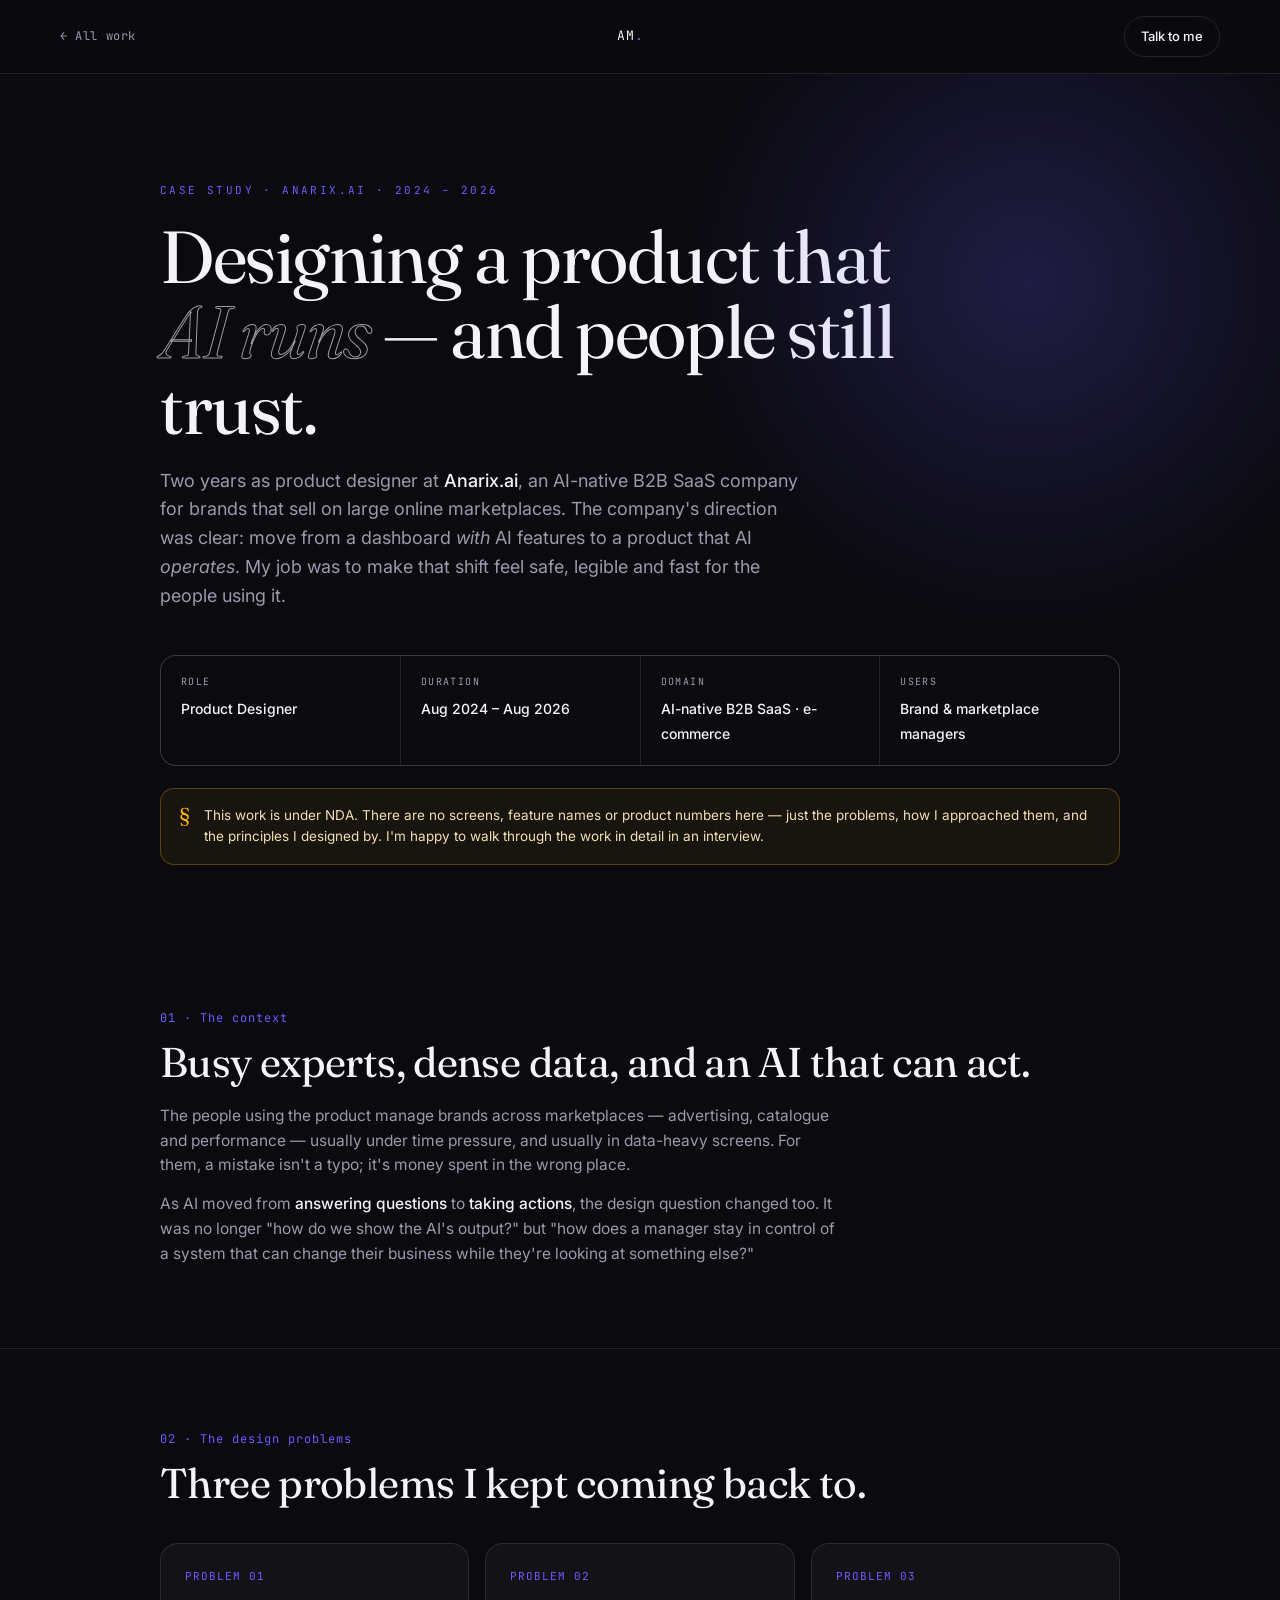
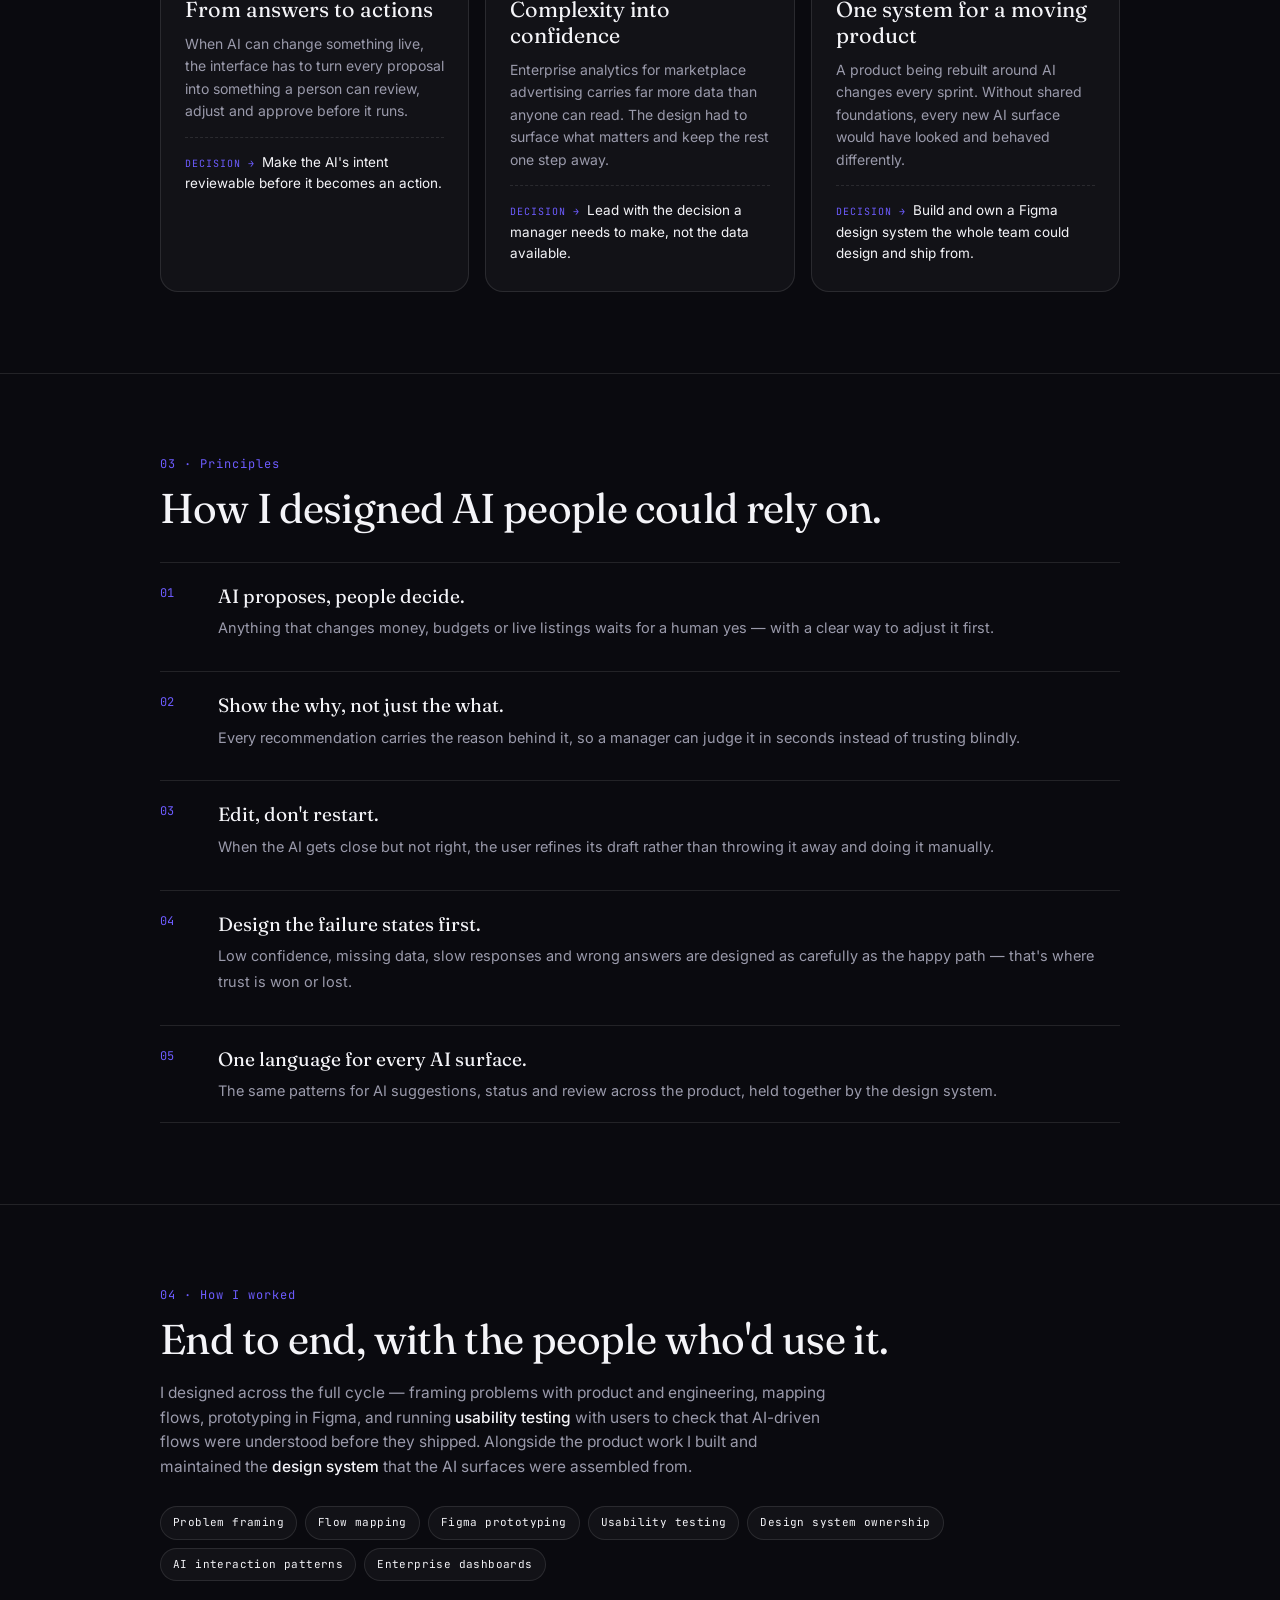
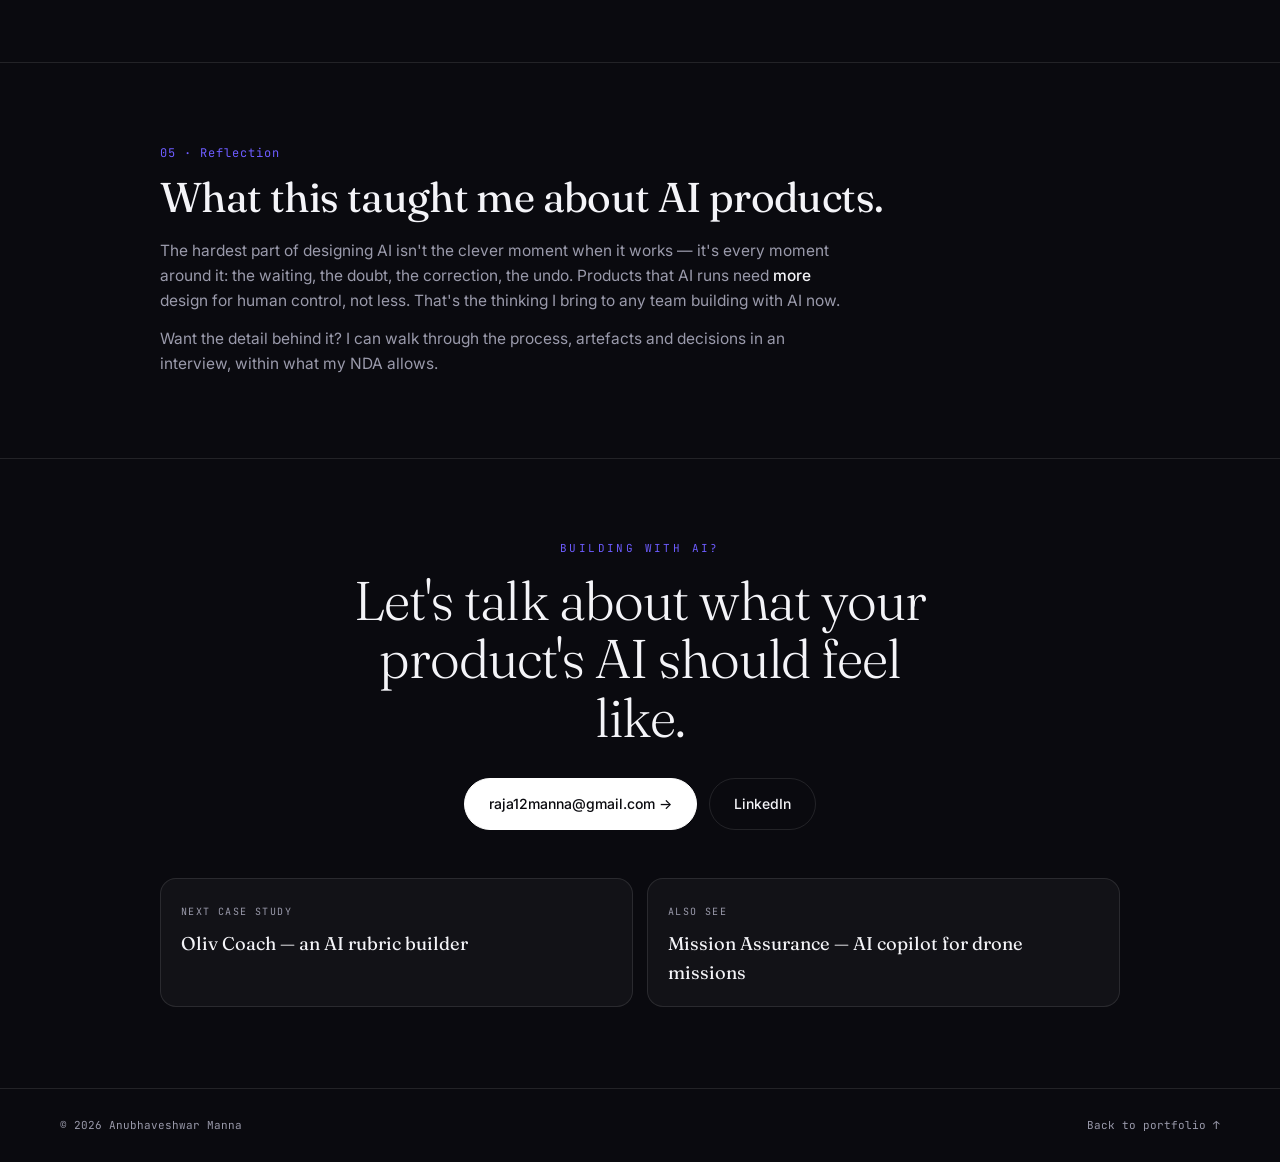
==== work/anarix.html @ 18ce542e "Restructure portfolio around case studies; add Anarix and Oliv case studies - New NDA-safe Anarix pr" ====
<!DOCTYPE html>
<html lang="en">
<head>
<meta charset="UTF-8" />
<meta name="viewport" content="width=device-width, initial-scale=1.0" />
<title>Designing an AI-native product — Anubhaveshwar Manna</title>
<meta name="description" content="How Anubhaveshwar Manna approached product design at Anarix.ai, an AI-native B2B SaaS company for marketplace sellers. NDA-safe process case study." />
<meta name="theme-color" content="#0a0a0f" />
<meta property="og:title" content="Designing an AI-native product — Anubhaveshwar Manna" />
<meta property="og:description" content="Two years designing AI-first B2B SaaS for marketplace sellers. Process, decisions and AI-design principles." />
<meta property="og:image" content="https://raja12manna-crypto.github.io/anubhav-portfolio/work/anarix-cover.jpg" />
<link rel="icon" href="data:image/svg+xml,%3Csvg xmlns='http://www.w3.org/2000/svg' viewBox='0 0 64 64'%3E%3Crect width='64' height='64' rx='14' fill='%230a0a0f'/%3E%3Ctext x='9' y='42' font-family='Georgia,serif' font-size='30' fill='%23fff'%3EAM%3C/text%3E%3Ccircle cx='53' cy='40' r='4' fill='%236d5cff'/%3E%3C/svg%3E" />
<link rel="preconnect" href="https://fonts.googleapis.com" />
<link rel="preconnect" href="https://fonts.gstatic.com" crossorigin />
<link href="https://fonts.googleapis.com/css2?family=Fraunces:ital,opsz,wght@0,9..144,300;0,9..144,400;1,9..144,400&family=Inter:wght@400;500;600&family=JetBrains+Mono:wght@400;500&display=swap" rel="stylesheet" />
<link rel="stylesheet" href="case.css" />
</head>
<body>
<div class="progress" id="progress"></div>
<nav class="cs-nav">
  <a class="back" href="../#work">← All work</a>
  <a class="brand" href="../">AM<i>.</i></a>
  <a class="cta" href="mailto:raja12manna@gmail.com?subject=About%20your%20AI%20product%20work">Talk to me</a>
</nav>

<main>
<header class="hero">
  <div class="wrap">
    <div class="kicker rv">Case study · Anarix.ai · 2024 – 2026</div>
    <h1 class="rv">Designing a product that <em>AI runs</em> — and people still trust.</h1>
    <p class="lede rv">Two years as product designer at <b>Anarix.ai</b>, an AI-native B2B SaaS company for brands that sell on large online marketplaces. The company's direction was clear: move from a dashboard <i>with</i> AI features to a product that AI <i>operates</i>. My job was to make that shift feel safe, legible and fast for the people using it.</p>
    <div class="meta rv">
      <div><span>Role</span><b>Product Designer</b></div>
      <div><span>Duration</span><b>Aug 2024 – Aug 2026</b></div>
      <div><span>Domain</span><b>AI-native B2B SaaS · e-commerce</b></div>
      <div><span>Users</span><b>Brand &amp; marketplace managers</b></div>
    </div>
    <div class="note rv">This work is under NDA. There are no screens, feature names or product numbers here — just the problems, how I approached them, and the principles I designed by. I'm happy to walk through the work in detail in an interview.</div>
  </div>
</header>

<section>
  <div class="wrap">
    <div class="sec-num rv">01 · The context</div>
    <h2 class="sec rv">Busy experts, dense data, and an AI that can act.</h2>
    <p class="body rv">The people using the product manage brands across marketplaces — advertising, catalogue and performance — usually under time pressure, and usually in data-heavy screens. For them, a mistake isn't a typo; it's money spent in the wrong place.</p>
    <p class="body rv">As AI moved from <b>answering questions</b> to <b>taking actions</b>, the design question changed too. It was no longer "how do we show the AI's output?" but "how does a manager stay in control of a system that can change their business while they're looking at something else?"</p>
  </div>
</section>

<section>
  <div class="wrap">
    <div class="sec-num rv">02 · The design problems</div>
    <h2 class="sec rv">Three problems I kept coming back to.</h2>
    <div class="grid g3">
      <div class="card rv"><div class="n">PROBLEM 01</div><h3>From answers to actions</h3><p>When AI can change something live, the interface has to turn every proposal into something a person can review, adjust and approve before it runs.</p><span class="q">Make the AI's intent reviewable before it becomes an action.</span></div>
      <div class="card rv"><div class="n">PROBLEM 02</div><h3>Complexity into confidence</h3><p>Enterprise analytics for marketplace advertising carries far more data than anyone can read. The design had to surface what matters and keep the rest one step away.</p><span class="q">Lead with the decision a manager needs to make, not the data available.</span></div>
      <div class="card rv"><div class="n">PROBLEM 03</div><h3>One system for a moving product</h3><p>A product being rebuilt around AI changes every sprint. Without shared foundations, every new AI surface would have looked and behaved differently.</p><span class="q">Build and own a Figma design system the whole team could design and ship from.</span></div>
    </div>
  </div>
</section>

<section>
  <div class="wrap">
    <div class="sec-num rv">03 · Principles</div>
    <h2 class="sec rv">How I designed AI people could rely on.</h2>
    <ul class="principles">
      <li class="rv"><span class="k">01</span><div><b>AI proposes, people decide.</b><span>Anything that changes money, budgets or live listings waits for a human yes — with a clear way to adjust it first.</span></div></li>
      <li class="rv"><span class="k">02</span><div><b>Show the why, not just the what.</b><span>Every recommendation carries the reason behind it, so a manager can judge it in seconds instead of trusting blindly.</span></div></li>
      <li class="rv"><span class="k">03</span><div><b>Edit, don't restart.</b><span>When the AI gets close but not right, the user refines its draft rather than throwing it away and doing it manually.</span></div></li>
      <li class="rv"><span class="k">04</span><div><b>Design the failure states first.</b><span>Low confidence, missing data, slow responses and wrong answers are designed as carefully as the happy path — that's where trust is won or lost.</span></div></li>
      <li class="rv"><span class="k">05</span><div><b>One language for every AI surface.</b><span>The same patterns for AI suggestions, status and review across the product, held together by the design system.</span></div></li>
    </ul>
  </div>
</section>

<section>
  <div class="wrap">
    <div class="sec-num rv">04 · How I worked</div>
    <h2 class="sec rv">End to end, with the people who'd use it.</h2>
    <p class="body rv">I designed across the full cycle — framing problems with product and engineering, mapping flows, prototyping in Figma, and running <b>usability testing</b> with users to check that AI-driven flows were understood before they shipped. Alongside the product work I built and maintained the <b>design system</b> that the AI surfaces were assembled from.</p>
    <div class="chips rv"><span>Problem framing</span><span>Flow mapping</span><span>Figma prototyping</span><span>Usability testing</span><span>Design system ownership</span><span>AI interaction patterns</span><span>Enterprise dashboards</span></div>
  </div>
</section>

<section>
  <div class="wrap">
    <div class="sec-num rv">05 · Reflection</div>
    <h2 class="sec rv">What this taught me about AI products.</h2>
    <p class="body rv">The hardest part of designing AI isn't the clever moment when it works — it's every moment around it: the waiting, the doubt, the correction, the undo. Products that AI runs need <b>more</b> design for human control, not less. That's the thinking I bring to any team building with AI now.</p>
    <p class="body rv">Want the detail behind it? I can walk through the process, artefacts and decisions in an interview, within what my NDA allows.</p>
  </div>
</section>

<section class="end">
  <div class="wrap">
    <div class="kicker rv">Building with AI?</div>
    <h2 class="rv">Let's talk about what your product's AI should feel like.</h2>
    <div class="btn-row rv">
      <a class="btn btn-primary" href="mailto:raja12manna@gmail.com?subject=About%20your%20AI%20product%20work">raja12manna@gmail.com →</a>
      <a class="btn btn-ghost" href="https://www.linkedin.com/in/anubhav-manna-069419177" target="_blank" rel="noopener">LinkedIn</a>
    </div>
    <div class="next rv">
      <a href="oliv.html"><span>Next case study</span><b>Oliv Coach — an AI rubric builder</b></a>
      <a href="https://raja12manna-crypto.github.io/missionassurance/case-study.html"><span>Also see</span><b>Mission Assurance — AI copilot for drone missions</b></a>
    </div>
  </div>
</section>
</main>

<footer><span>© 2026 Anubhaveshwar Manna</span><a href="../">Back to portfolio ↑</a></footer>
<script src="case.js"></script>
</body>
</html>
---- work/case.css ----
/* Shared case-study template — matches the portfolio homepage */
:root{
  --accent:#6d5cff;--accent-2:#3d8bff;--ok:#3ddc97;
  --serif:'Fraunces',Georgia,serif;--sans:'Inter',system-ui,sans-serif;--mono:'JetBrains Mono',monospace;
  --ease:cubic-bezier(.22,1,.36,1);
  --bg:#0a0a0f;--bg-2:#12111c;--fg:#f4f4f8;--mute:#9a9aab;--line:rgba(255,255,255,.10);--card:rgba(255,255,255,.035);
}
*{margin:0;padding:0;box-sizing:border-box}
html{scroll-behavior:smooth}
body{font-family:var(--sans);background:var(--bg);color:var(--fg);-webkit-font-smoothing:antialiased;line-height:1.6;overflow-x:hidden}
a{color:inherit}
::selection{background:var(--accent);color:#fff}
:focus-visible{outline:2px solid var(--accent);outline-offset:3px;border-radius:4px}
.progress{position:fixed;top:0;left:0;height:2px;width:0;background:linear-gradient(90deg,var(--accent),var(--accent-2));z-index:50}

.cs-nav{position:sticky;top:0;z-index:40;display:flex;justify-content:space-between;align-items:center;gap:16px;
        padding:16px clamp(16px,5vw,60px);background:rgba(10,10,15,.82);backdrop-filter:blur(14px);-webkit-backdrop-filter:blur(14px);border-bottom:1px solid var(--line)}
.cs-nav .back{font-family:var(--mono);font-size:12px;letter-spacing:.6px;text-decoration:none;color:var(--mute);transition:color .3s}
.cs-nav .back:hover{color:var(--fg)}
.cs-nav .brand{font-family:var(--mono);font-size:13px;letter-spacing:1px;text-decoration:none}
.cs-nav .brand i{color:var(--accent);font-style:normal}
.cs-nav .cta{font-size:13px;font-weight:500;text-decoration:none;padding:9px 16px;border-radius:100px;border:1px solid var(--line);transition:background .3s,border-color .3s}
.cs-nav .cta:hover{border-color:var(--accent);background:rgba(109,92,255,.14)}
@media(max-width:560px){.cs-nav .brand{display:none}}

.wrap{max-width:1080px;margin:0 auto;padding:0 clamp(16px,5vw,60px)}
.narrow{max-width:760px}
section{padding:clamp(56px,9vh,110px) 0;border-bottom:1px solid var(--line)}
section:last-of-type{border-bottom:0}

.hero{padding:clamp(64px,12vh,140px) 0 clamp(40px,7vh,80px);position:relative;overflow:hidden;border-bottom:0}
.hero::before{content:'';position:absolute;inset:-20% -10% auto auto;width:60vw;height:60vw;max-width:760px;max-height:760px;border-radius:50%;
              background:radial-gradient(circle,rgba(109,92,255,.22),transparent 65%);pointer-events:none}
.kicker{font-family:var(--mono);font-size:11px;letter-spacing:2.4px;text-transform:uppercase;color:var(--accent)}
.hero h1{font-family:var(--serif);font-weight:400;font-size:clamp(2.2rem,6vw,4.6rem);line-height:1.02;letter-spacing:-.02em;margin:20px 0 22px;max-width:16ch}
.hero h1 em{font-style:italic;color:transparent;-webkit-text-stroke:1px rgba(255,255,255,.6)}
.lede{font-size:clamp(15px,1.6vw,18px);color:var(--mute);max-width:640px}
.lede b{color:var(--fg);font-weight:500}

.meta{display:grid;grid-template-columns:repeat(4,1fr);gap:1px;background:var(--line);border:1px solid var(--line);border-radius:16px;overflow:hidden;margin-top:44px}
.meta div{background:var(--bg);padding:18px 20px}
.meta span{display:block;font-family:var(--mono);font-size:10px;letter-spacing:1.4px;text-transform:uppercase;color:var(--mute);margin-bottom:6px}
.meta b{font-weight:500;font-size:14px}
@media(max-width:760px){.meta{grid-template-columns:1fr 1fr}}

.note{display:flex;gap:14px;align-items:flex-start;margin-top:22px;padding:16px 18px;border-radius:14px;border:1px solid rgba(255,182,0,.28);background:rgba(255,182,0,.06);font-size:13.5px;color:#f1dfb5}
.note::before{content:'§';font-family:var(--serif);font-size:20px;line-height:1;color:#ffb600}

h2.sec{font-family:var(--serif);font-weight:400;font-size:clamp(1.7rem,3.6vw,2.6rem);letter-spacing:-.015em;line-height:1.1;margin:12px 0 18px}
.sec-num{font-family:var(--mono);font-size:12px;color:var(--accent);letter-spacing:1px}
p.body{color:var(--mute);font-size:15.5px;max-width:680px}
p.body+p.body{margin-top:14px}
p.body b{color:var(--fg);font-weight:500}

.grid{display:grid;gap:16px;margin-top:36px}
.g3{grid-template-columns:repeat(3,1fr)}.g2{grid-template-columns:repeat(2,1fr)}
@media(max-width:860px){.g3,.g2{grid-template-columns:1fr}}
.card{border:1px solid var(--line);border-radius:18px;padding:24px 24px 26px;background:var(--card);transition:transform .4s var(--ease),border-color .4s var(--ease)}
.card:hover{transform:translateY(-4px);border-color:rgba(109,92,255,.45)}
.card .n{font-family:var(--mono);font-size:11px;letter-spacing:1px;color:var(--accent)}
.card h3{font-family:var(--serif);font-weight:400;font-size:1.35rem;line-height:1.2;margin:12px 0 10px}
.card p{font-size:14px;color:var(--mute)}
.card .q{display:block;margin-top:14px;padding-top:14px;border-top:1px dashed var(--line);font-size:13.5px;color:var(--fg)}
.card .q::before{content:'Decision → ';font-family:var(--mono);font-size:10px;letter-spacing:1px;color:var(--accent);text-transform:uppercase}

.principles{list-style:none;margin-top:30px;display:grid;gap:12px}
.principles li{display:grid;grid-template-columns:44px 1fr;gap:14px;align-items:start;padding:18px 0;border-top:1px solid var(--line)}
.principles li:last-child{border-bottom:1px solid var(--line)}
.principles .k{font-family:var(--mono);font-size:12px;color:var(--accent);padding-top:3px}
.principles b{display:block;font-family:var(--serif);font-weight:400;font-size:1.2rem;margin-bottom:4px}
.principles span{color:var(--mute);font-size:14.5px}

.chips{display:flex;flex-wrap:wrap;gap:8px;margin-top:26px}
.chips span{font-family:var(--mono);font-size:11px;letter-spacing:.4px;padding:7px 12px;border-radius:100px;border:1px solid var(--line);background:var(--card)}
.chips a{font-family:var(--mono);font-size:11px;letter-spacing:.4px;padding:7px 12px;border-radius:100px;border:1px solid rgba(109,92,255,.45);background:rgba(109,92,255,.08);text-decoration:none;color:#d9d5ff;transition:background .25s,color .25s}
.chips a:hover{background:var(--accent);color:#fff}

.proto{display:flex;flex-direction:column;gap:18px;align-items:flex-start;margin-top:30px;padding:clamp(24px,4vw,40px);border-radius:22px;
       border:1px solid rgba(109,92,255,.4);background:linear-gradient(135deg,rgba(109,92,255,.16),rgba(61,139,255,.06))}
.proto h3{font-family:var(--serif);font-weight:400;font-size:clamp(1.5rem,3vw,2rem);line-height:1.1}
.proto p{color:var(--mute);font-size:14.5px;max-width:560px}

.btn{display:inline-flex;align-items:center;gap:10px;padding:14px 24px;border-radius:100px;font-size:14px;font-weight:500;text-decoration:none;border:1px solid var(--line);transition:background .35s var(--ease),color .35s var(--ease),border-color .35s var(--ease)}
.btn-primary{background:#fff;color:#0a0a0f;border-color:#fff}
.btn-primary:hover{background:var(--accent);border-color:var(--accent);color:#fff}
.btn-ghost:hover{border-color:var(--accent);background:rgba(109,92,255,.12)}
.btn-row{display:flex;flex-wrap:wrap;gap:12px;margin-top:30px}

.end{text-align:center}
.end h2{font-family:var(--serif);font-weight:300;font-size:clamp(1.9rem,5vw,3.4rem);letter-spacing:-.02em;line-height:1.08;max-width:18ch;margin:14px auto 0}
.end .btn-row{justify-content:center}
.next{display:grid;grid-template-columns:1fr 1fr;gap:14px;margin-top:48px;text-align:left}
@media(max-width:640px){.next{grid-template-columns:1fr}}
.next a{display:block;text-decoration:none;border:1px solid var(--line);border-radius:16px;padding:18px 20px;background:var(--card);transition:border-color .3s}
.next a:hover{border-color:var(--accent)}
.next span{font-family:var(--mono);font-size:10px;letter-spacing:1.4px;text-transform:uppercase;color:var(--mute)}
.next b{display:block;font-family:var(--serif);font-weight:400;font-size:1.15rem;margin-top:6px}
footer{padding:28px clamp(16px,5vw,60px);display:flex;justify-content:space-between;flex-wrap:wrap;gap:10px;font-family:var(--mono);font-size:11px;color:var(--mute);border-top:1px solid var(--line)}
footer a{text-decoration:none}footer a:hover{color:var(--fg)}

.rv{opacity:0;transform:translateY(26px);transition:opacity .8s var(--ease),transform .8s var(--ease)}
.rv.in{opacity:1;transform:none}
@media(prefers-reduced-motion:reduce){*{transition:none!important;animation:none!important}.rv{opacity:1;transform:none}}
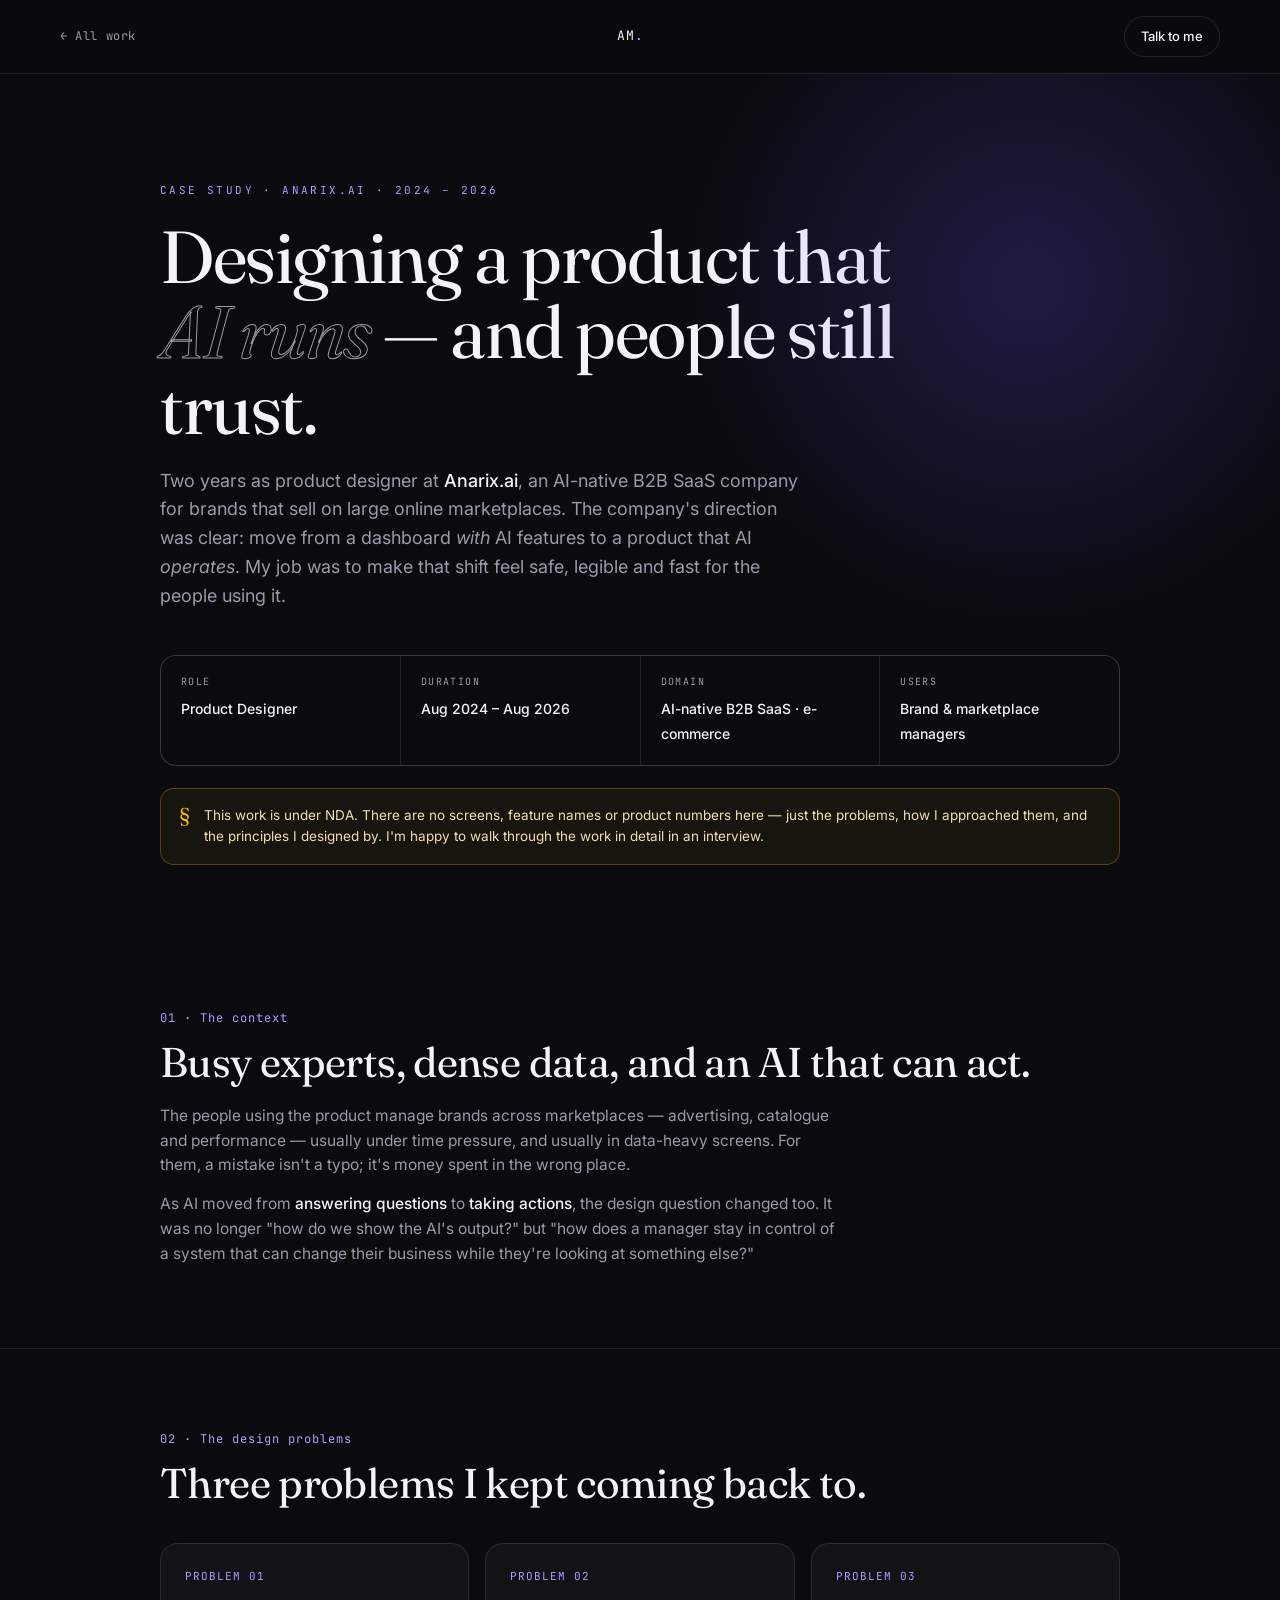
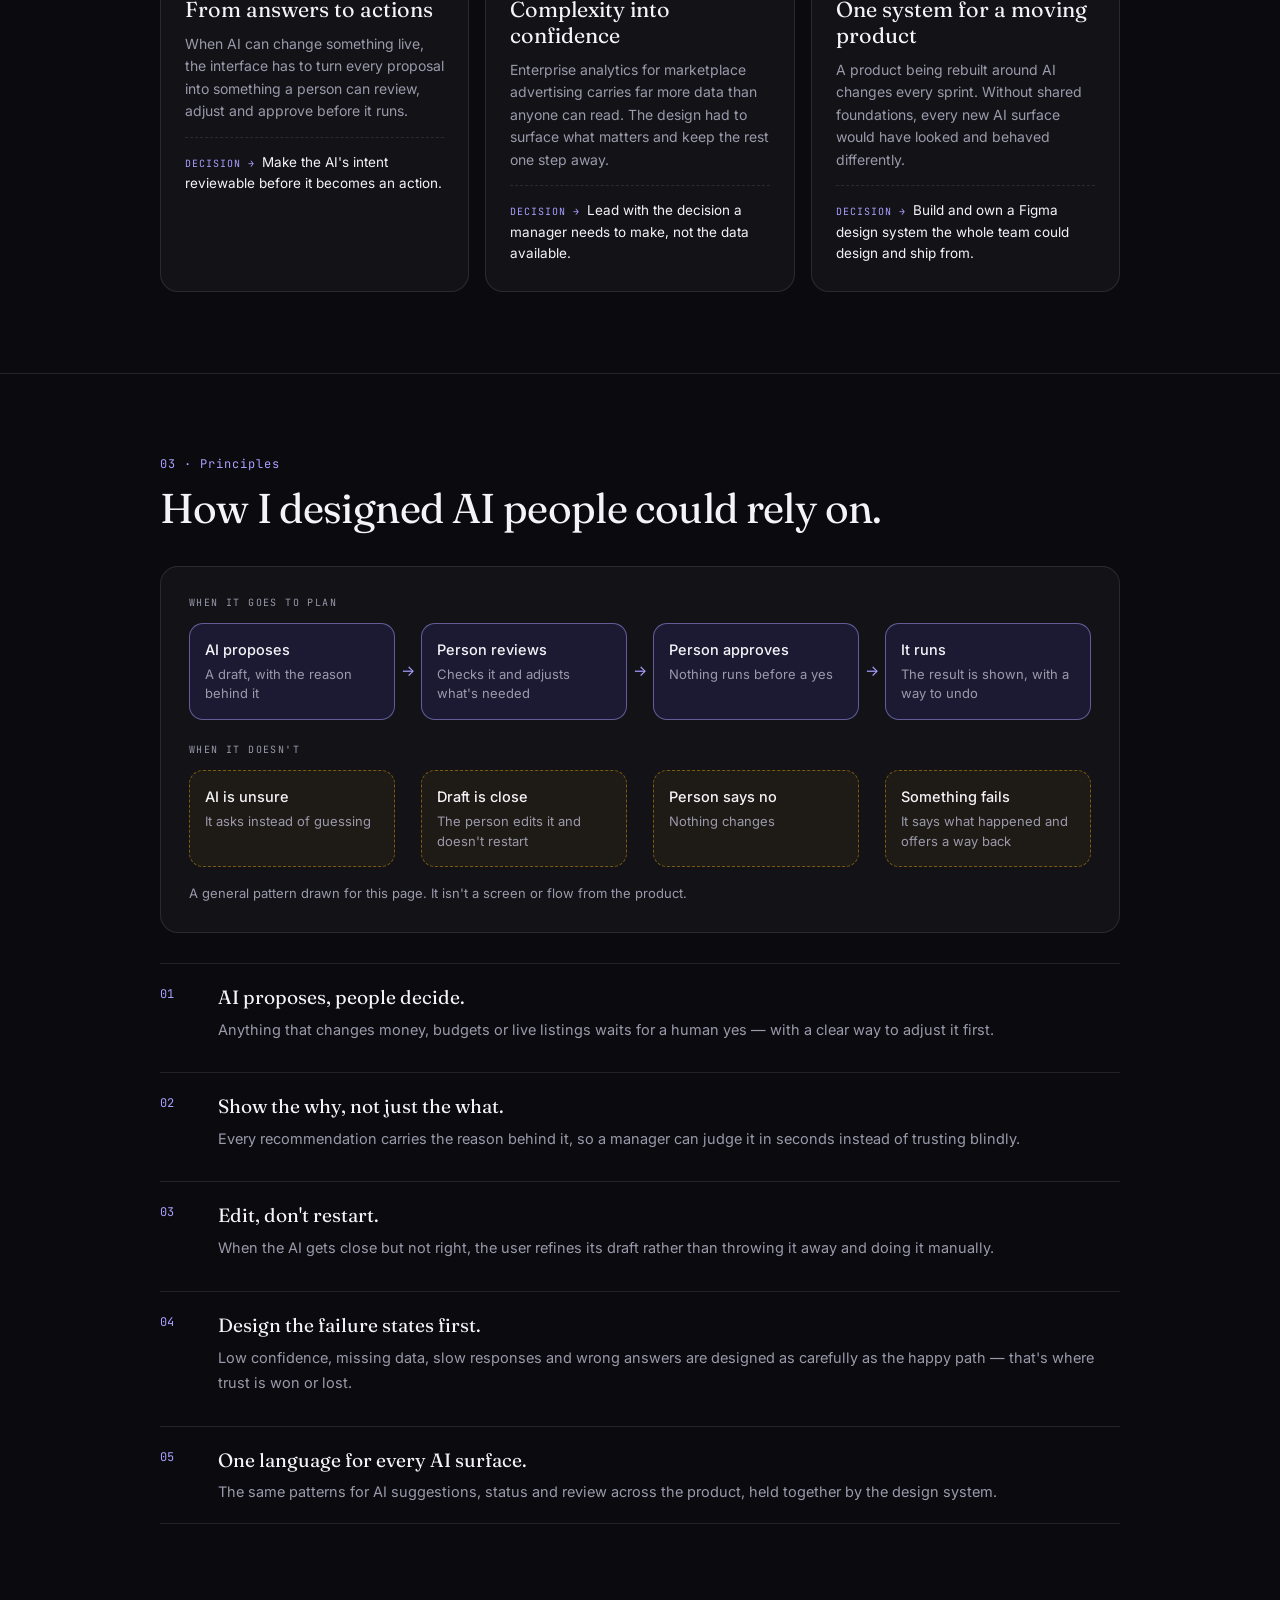
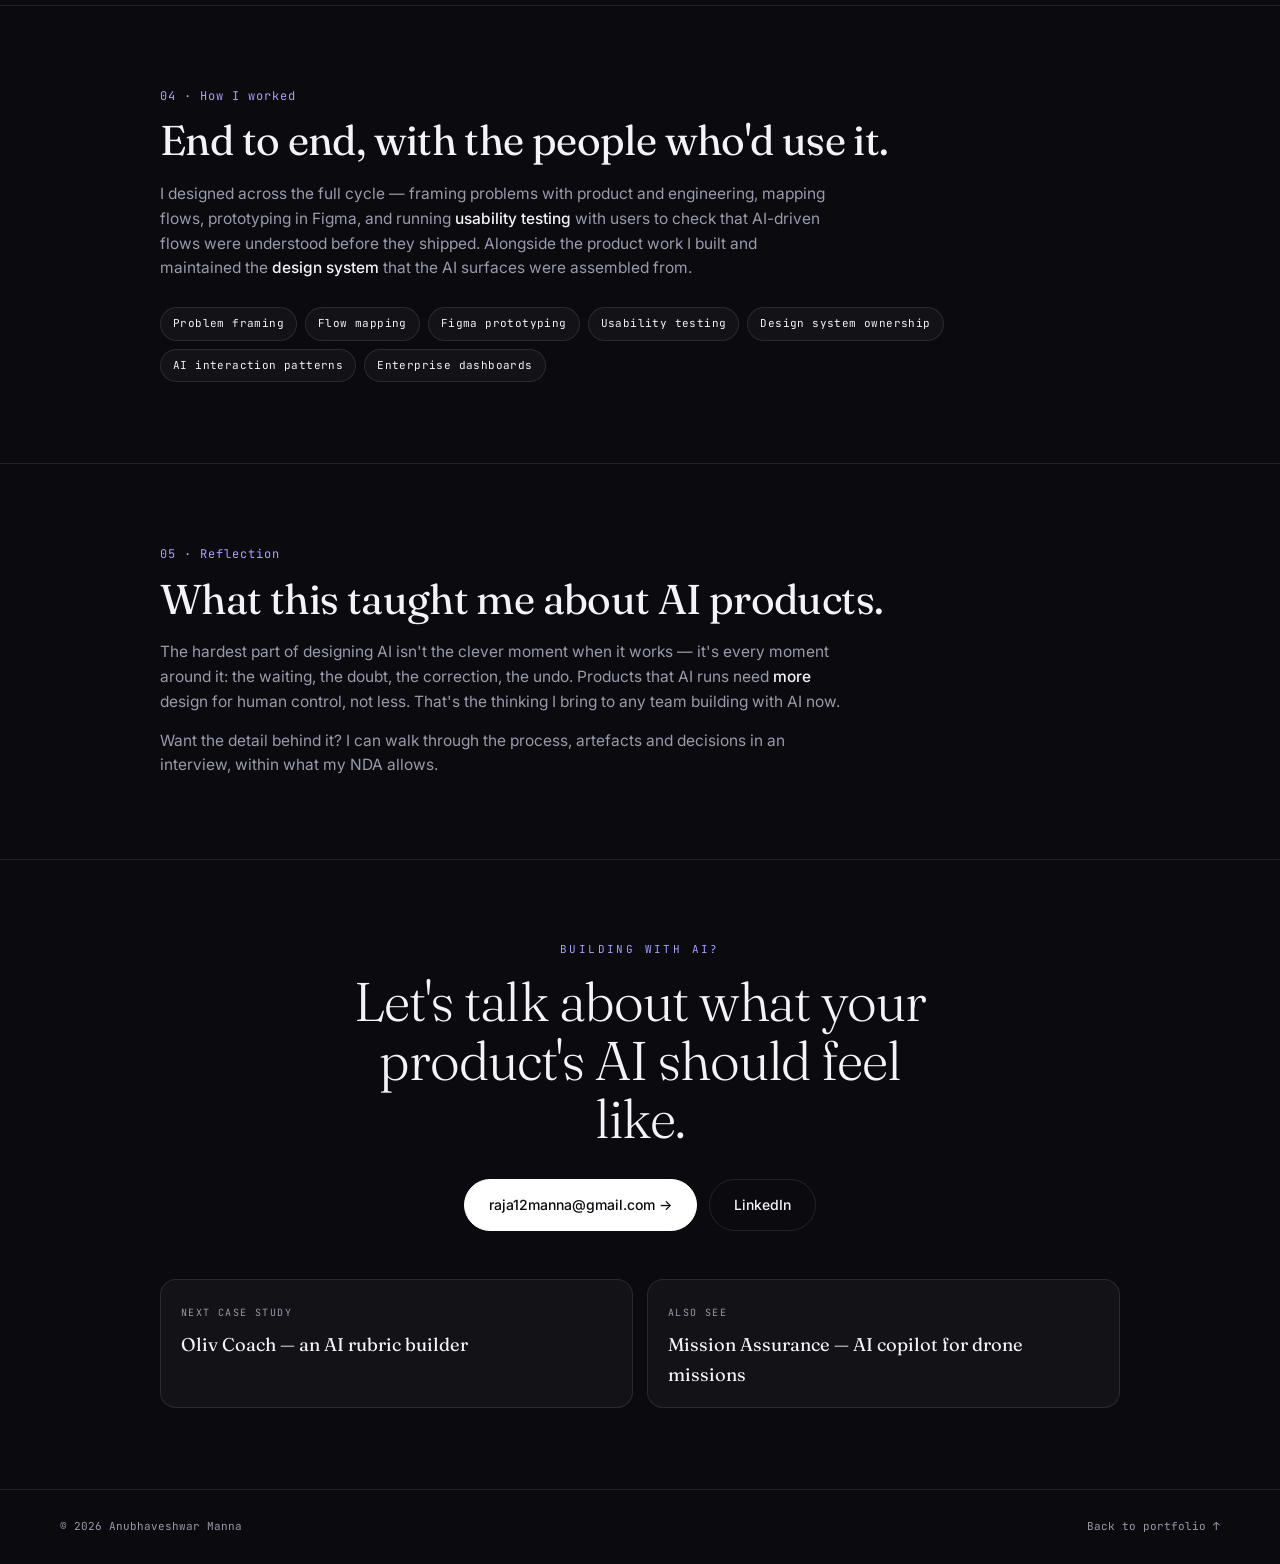
==== commit fbc76175: "Add process section and align site with the Anarix NDA Add a How I work section with proof links and" ====
--- a/work/anarix.html
+++ b/work/anarix.html
@@ -14,6 +14,24 @@
 <link rel="preconnect" href="https://fonts.gstatic.com" crossorigin />
 <link href="https://fonts.googleapis.com/css2?family=Fraunces:ital,opsz,wght@0,9..144,300;0,9..144,400;1,9..144,400&family=Inter:wght@400;500;600&family=JetBrains+Mono:wght@400;500&display=swap" rel="stylesheet" />
 <link rel="stylesheet" href="case.css" />
+<style>
+  .loop{margin-top:34px;border:1px solid var(--line);border-radius:18px;padding:clamp(18px,3vw,28px);background:var(--card)}
+  .loop-label{font-family:var(--mono);font-size:10px;letter-spacing:1.4px;text-transform:uppercase;color:var(--mute);margin-bottom:12px}
+  .loop-row{display:grid;grid-template-columns:repeat(4,1fr);gap:26px}
+  .loop-row+.loop-label{margin-top:22px}
+  .loop-node{position:relative;border-radius:14px;padding:14px 15px 15px}
+  .loop-node b{display:block;font-weight:500;font-size:14.5px;color:var(--fg);margin-bottom:4px}
+  .loop-node span{display:block;font-size:13px;line-height:1.5;color:var(--mute)}
+  .loop-main .loop-node{border:1px solid rgba(169,159,255,.5);background:rgba(109,92,255,.12)}
+  .loop-main .loop-node:not(:last-child)::after{content:'→';position:absolute;right:-21px;top:50%;transform:translateY(-50%);color:var(--accent-text);font-size:15px}
+  .loop-edge .loop-node{border:1px dashed rgba(255,182,0,.42);background:rgba(255,182,0,.05)}
+  .loop-cap{margin-top:16px;font-size:13px;color:var(--mute)}
+  @media(max-width:760px){
+    .loop-row{grid-template-columns:1fr;gap:24px}
+    .loop-main .loop-node:not(:last-child)::after{content:'↓';right:auto;left:50%;top:auto;bottom:-22px;transform:translateX(-50%)}
+    .loop-edge{gap:10px}
+  }
+</style>
 </head>
 <body>
 <div class="progress" id="progress"></div>
@@ -64,6 +82,23 @@
   <div class="wrap">
     <div class="sec-num rv">03 · Principles</div>
     <h2 class="sec rv">How I designed AI people could rely on.</h2>
+    <figure class="loop rv">
+      <div class="loop-label">When it goes to plan</div>
+      <div class="loop-row loop-main">
+        <div class="loop-node"><b>AI proposes</b><span>A draft, with the reason behind it</span></div>
+        <div class="loop-node"><b>Person reviews</b><span>Checks it and adjusts what's needed</span></div>
+        <div class="loop-node"><b>Person approves</b><span>Nothing runs before a yes</span></div>
+        <div class="loop-node"><b>It runs</b><span>The result is shown, with a way to undo</span></div>
+      </div>
+      <div class="loop-label">When it doesn't</div>
+      <div class="loop-row loop-edge">
+        <div class="loop-node"><b>AI is unsure</b><span>It asks instead of guessing</span></div>
+        <div class="loop-node"><b>Draft is close</b><span>The person edits it and doesn't restart</span></div>
+        <div class="loop-node"><b>Person says no</b><span>Nothing changes</span></div>
+        <div class="loop-node"><b>Something fails</b><span>It says what happened and offers a way back</span></div>
+      </div>
+      <figcaption class="loop-cap">A general pattern drawn for this page. It isn't a screen or flow from the product.</figcaption>
+    </figure>
     <ul class="principles">
       <li class="rv"><span class="k">01</span><div><b>AI proposes, people decide.</b><span>Anything that changes money, budgets or live listings waits for a human yes — with a clear way to adjust it first.</span></div></li>
       <li class="rv"><span class="k">02</span><div><b>Show the why, not just the what.</b><span>Every recommendation carries the reason behind it, so a manager can judge it in seconds instead of trusting blindly.</span></div></li>
--- a/work/case.css
+++ b/work/case.css
@@ -1,6 +1,6 @@
 /* Shared case-study template — matches the portfolio homepage */
 :root{
-  --accent:#6d5cff;--accent-2:#3d8bff;--ok:#3ddc97;
+  --accent:#6d5cff;--accent-2:#3d8bff;--accent-text:#a99fff;--ok:#3ddc97;
   --serif:'Fraunces',Georgia,serif;--sans:'Inter',system-ui,sans-serif;--mono:'JetBrains Mono',monospace;
   --ease:cubic-bezier(.22,1,.36,1);
   --bg:#0a0a0f;--bg-2:#12111c;--fg:#f4f4f8;--mute:#9a9aab;--line:rgba(255,255,255,.10);--card:rgba(255,255,255,.035);
@@ -18,7 +18,7 @@
 .cs-nav .back{font-family:var(--mono);font-size:12px;letter-spacing:.6px;text-decoration:none;color:var(--mute);transition:color .3s}
 .cs-nav .back:hover{color:var(--fg)}
 .cs-nav .brand{font-family:var(--mono);font-size:13px;letter-spacing:1px;text-decoration:none}
-.cs-nav .brand i{color:var(--accent);font-style:normal}
+.cs-nav .brand i{color:var(--accent-text);font-style:normal}
 .cs-nav .cta{font-size:13px;font-weight:500;text-decoration:none;padding:9px 16px;border-radius:100px;border:1px solid var(--line);transition:background .3s,border-color .3s}
 .cs-nav .cta:hover{border-color:var(--accent);background:rgba(109,92,255,.14)}
 @media(max-width:560px){.cs-nav .brand{display:none}}
@@ -31,7 +31,7 @@
 .hero{padding:clamp(64px,12vh,140px) 0 clamp(40px,7vh,80px);position:relative;overflow:hidden;border-bottom:0}
 .hero::before{content:'';position:absolute;inset:-20% -10% auto auto;width:60vw;height:60vw;max-width:760px;max-height:760px;border-radius:50%;
               background:radial-gradient(circle,rgba(109,92,255,.22),transparent 65%);pointer-events:none}
-.kicker{font-family:var(--mono);font-size:11px;letter-spacing:2.4px;text-transform:uppercase;color:var(--accent)}
+.kicker{font-family:var(--mono);font-size:11px;letter-spacing:2.4px;text-transform:uppercase;color:var(--accent-text)}
 .hero h1{font-family:var(--serif);font-weight:400;font-size:clamp(2.2rem,6vw,4.6rem);line-height:1.02;letter-spacing:-.02em;margin:20px 0 22px;max-width:16ch}
 .hero h1 em{font-style:italic;color:transparent;-webkit-text-stroke:1px rgba(255,255,255,.6)}
 .lede{font-size:clamp(15px,1.6vw,18px);color:var(--mute);max-width:640px}
@@ -47,7 +47,7 @@
 .note::before{content:'§';font-family:var(--serif);font-size:20px;line-height:1;color:#ffb600}
 
 h2.sec{font-family:var(--serif);font-weight:400;font-size:clamp(1.7rem,3.6vw,2.6rem);letter-spacing:-.015em;line-height:1.1;margin:12px 0 18px}
-.sec-num{font-family:var(--mono);font-size:12px;color:var(--accent);letter-spacing:1px}
+.sec-num{font-family:var(--mono);font-size:12px;color:var(--accent-text);letter-spacing:1px}
 p.body{color:var(--mute);font-size:15.5px;max-width:680px}
 p.body+p.body{margin-top:14px}
 p.body b{color:var(--fg);font-weight:500}
@@ -57,16 +57,16 @@
 @media(max-width:860px){.g3,.g2{grid-template-columns:1fr}}
 .card{border:1px solid var(--line);border-radius:18px;padding:24px 24px 26px;background:var(--card);transition:transform .4s var(--ease),border-color .4s var(--ease)}
 .card:hover{transform:translateY(-4px);border-color:rgba(109,92,255,.45)}
-.card .n{font-family:var(--mono);font-size:11px;letter-spacing:1px;color:var(--accent)}
+.card .n{font-family:var(--mono);font-size:11px;letter-spacing:1px;color:var(--accent-text)}
 .card h3{font-family:var(--serif);font-weight:400;font-size:1.35rem;line-height:1.2;margin:12px 0 10px}
 .card p{font-size:14px;color:var(--mute)}
 .card .q{display:block;margin-top:14px;padding-top:14px;border-top:1px dashed var(--line);font-size:13.5px;color:var(--fg)}
-.card .q::before{content:'Decision → ';font-family:var(--mono);font-size:10px;letter-spacing:1px;color:var(--accent);text-transform:uppercase}
+.card .q::before{content:'Decision → ';font-family:var(--mono);font-size:10px;letter-spacing:1px;color:var(--accent-text);text-transform:uppercase}
 
 .principles{list-style:none;margin-top:30px;display:grid;gap:12px}
 .principles li{display:grid;grid-template-columns:44px 1fr;gap:14px;align-items:start;padding:18px 0;border-top:1px solid var(--line)}
 .principles li:last-child{border-bottom:1px solid var(--line)}
-.principles .k{font-family:var(--mono);font-size:12px;color:var(--accent);padding-top:3px}
+.principles .k{font-family:var(--mono);font-size:12px;color:var(--accent-text);padding-top:3px}
 .principles b{display:block;font-family:var(--serif);font-weight:400;font-size:1.2rem;margin-bottom:4px}
 .principles span{color:var(--mute);font-size:14.5px}
 
